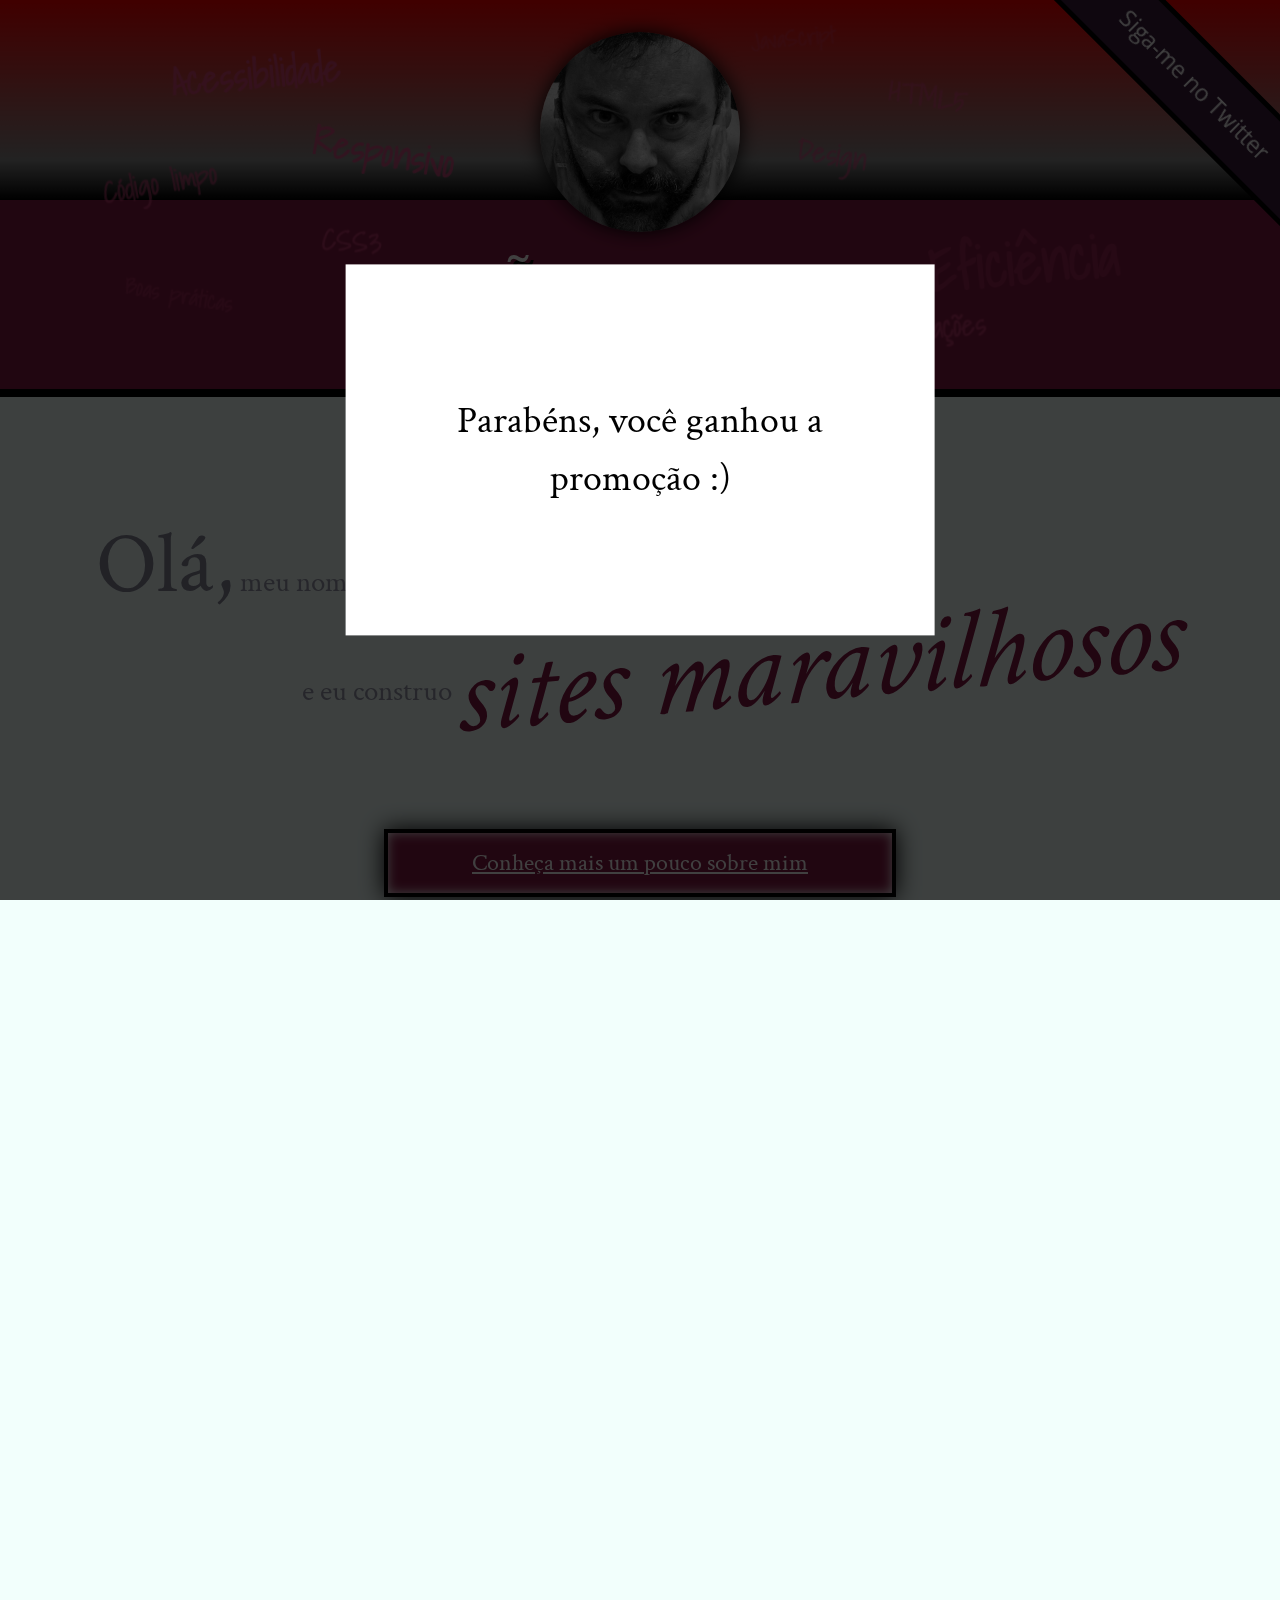
==== index.html @ 033b097d "commit inicial" ====
<!DOCTYPE html>
<html lang="pt">
<head>
    <meta charset="UTF-8">
    <title>João da Silva - Desenvolvedor Web</title>
    <link rel="shortcut icon" href="imagens/favicon.png">
    <link rel="stylesheet" href="css/reset.css">
    <link rel="stylesheet" href="css/site.css">
    <link rel="stylesheet" href="css/index.css">
    <link rel="stylesheet" href="http://fonts.googleapis.com/css?family=Crimson+Text:400,400italic,600">
    <link rel="stylesheet" href="http://fonts.googleapis.com/css?family=Open+Sans+Condensed:700">
    <link rel="stylesheet" href="http://fonts.googleapis.com/css?family=Shadows+Into+Light">
</head>
<body>
  <div class="dialogo-index">
    <p>Parabéns, você ganhou a promoção :)</p>
  </div>
    <header class="titulo-principal">
        <img class="foto-home" src="imagens/eu.jpg" alt="Foto de João da Silva">
        <h1>João da Silva</h1>
        <p class="subtitulo-principal">Desenvolvedor web</p>
        <ul class="palavras-home">
            <li class="palavra-home eficiencia">Eficiência</li>
            <li class="palavra-home boas-praticas">Boas práticas</li>
            <li class="palavra-home codigo-limpo">Código limpo</li>
            <li class="palavra-home css3">CSS3</li>
            <li class="palavra-home html5">HTML5</li>
            <li class="palavra-home javascript">JavaScript</li>
            <li class="palavra-home acessibilidade">Acessibilidade</li>
            <li class="palavra-home responsivo">Responsivo</li>
            <li class="palavra-home otimizacoes">Otimizações</li>
            <li class="palavra-home agilidade">Agilidade</li>
            <li class="palavra-home design">Design</li>
        </ul>
        <a class="banner-twitter" href="http://twitter.com/joaodasilva">Siga-me no Twitter</a>
    </header>
    <main>
        <section class="secao-inicio saudacao">
            <p class="saudacao"><span class="saudacao-inicio">Olá,</span> meu nome é <strong>João da Silva</strong> <span class="saudacao-ultima-linha">e eu construo <em>sites maravilhosos</em></span></p>
            <a class="botao-index" href="bio.html">Conheça mais um pouco sobre mim</a>
        </section>
        <section class="secao-inicio trabalhos">
            <h2>Trabalhos</h2>
            <ul>
                <li><img src="imagens/bmw.png" alt="Site da BMW"></li>
                <li><img src="imagens/ibm.png" alt="Site da IBM"></li>
                <li><img src="imagens/uol.png" alt="Site da UOL"></li>
            </ul>
            <a class="botao-index" href="portfolio.html">Veja mais</a>
        </section>
        <section class="secao-inicio blog">
            <h2>Blog</h2>
            <small>Últimos posts</small>
            <ol>
                <li class="mais-recente">
                    <a href="blog.html">O essencial de design responsivo</a>
                    <p class="inicio-post">
                        Design responsivo tem ganho cada vez mais atenção como técnica de desenvolvimento de páginas web para dispositivos móveis. Mas como começar?
                    </p>
                </li>
                <li>
                    <a href="blog.html">Por que fazer páginas acessíveis?</a>
                </li>
                <li>
                    <a href="blog.html">JavaScript não obstrusivo</a>
                </li>
            </ol>
            <a class="botao-index" href="blog.html">Veja mais</a>
        </section>
    </main>
    <footer>
        <h2>Vamos conversar?</h2>
        <p>Você pode entrar em contato comigo <a href="contato.html">por e-mail</a> ou pelo telefone <a href="tel:+551234567890">(12) 3456-7890</a></p>
    </footer>
</body>
</html>
---- css/site.css ----
body {
  font-family: "Crimson Text", "Times New Roman", serif;
  background-color: #F2FFFC;
  font-size: 120%;
  line-height: 1.5;
}

h1,
h2,
.subtitulo-principal {
  font-family: "Open Sans Condensed", "Arial", sans-serif;
}

h1 {
  text-transform: uppercase;
  font-size: 3em;
  text-shadow: 5px 5px black
}

.titulo-principal {
  text-align: center;
  background-color: #851944;
  color: #FFF;
  padding: 2rem;
  border-bottom: .5rem solid #000;
}

.subtitulo-texto {
  font-size: 1.5em;
  clear: both;
}

main a {
  color: #851944;
}

main p {
  text-align: justify;
  margin: 1em 0;
}

.navegacao-site {
  text-align: center;
  background-color: #3C1D3D;
  color: #F2FFFC;
  padding: 1em;
}

.navegacao-site a {
  color: inherit;
  font-family: "Open Sans Condensed", "Arial", sans-serif;
  text-transform: lowercase;
}

.navegacao-site h1 {
  font-size: 1.5em;
  margin-bottom: 1em;
}

.rodape-pagina {
  /* background-color: rgba(0,0,0, .3); */
  color: #F2FFFC;
  padding: 1em;
  clear: both;
  position: fixed;
  bottom: 0;
  left: 0;
  width: 100%;
  box-sizing: border-box;
  background-image: radial-gradient(ellipse at left bottom,
    rgba(60, 29, 61, 0.8),
    rgba(60, 29, 61, 0.8) 65%,
    black 65%,
    black 70%,
    transparent 70%,
    transparent);
    width:100%;
    background-size: 25% 100%;
    background-repeat: no-repeat;
  }

  .container {
    width: 80ch;
    margin-left: auto;
    margin-right: auto;
    padding: 1.5em 0;
  }

  strong {
    font-weight: bold;
  }

  em {
    font-style: italic;
  }

  .icones-redes-sociais li {
    display: inline-block;
  }

  .icones-redes-sociais a {
    width: 40px;
    height: 40px;
    display: block;
    text-indent: -99999px;
  }

  .github {
    background-image: url(../imagens/github.png);
  }

  .twitter {
    background-image: url(../imagens/twitter.png);
  }

  .linkedin {
    background-image: url(../imagens/linkedin.png);
  }

  main {
    width: 80%;
    float: left;
    padding-bottom: 4em;
  }

  .minha-foto,
  .navegacao-site {
    border-left: .5em solid black;
    border-bottom: .5em solid black;
    box-sizing: border-box;
  }

  .navegacao-site {
    width: 20%;
    float: right;
    position: relative;
    top: 300px;
  }

  .minha-foto {
    position: absolute;
    top: 0;
    right: 0;
    height: 300px;
  }
---- css/index.css ----
/*
#Formulas para o quanto temos que transladar na horizontal e na vertical

Na horizontal: cos(45) * (altura - largura) + largura

Na vertical: -1 * sen(45) * altura
*/
.foto-home {
  height: 200px;
  border-radius: 50%;
  box-shadow: 0 0 1em black;
}
.saudacao p {
  font-size: 1.5em;
  color: #99A;
  line-height: 1;
  padding: 2em;
}
.saudacao-inicio {
  font-size: 3em;
  color: #889;
}
.saudacao-ultima-linha {
  text-align: right;
  display: block;
}
.saudacao strong {
  font-size: 2em;
  color: #000;
}
.saudacao em {
  color: #851944;
  font-size: 4em;
  -webkit-transform: rotate(-5deg) skew(-10deg);
  transform: rotate(-5deg) skew(-10deg);
  display: inline-block;
}
.botao-index {
  font-size: 1.25em;
  background-color: #851944;
  color: #FFF;
  padding: .5em;
  border: .2em solid black;
  width: 40ch;
  margin: 2em auto;
  display: block;
  text-align: center;
  box-shadow: 0 0 1em black, inset 0 0 .5em white;
}
.secao-inicio {
  padding: 2em;
}
.secao-inicio h2 {
  font-size: 3em;
  text-transform: uppercase;
  margin-bottom: .5em;
}
.trabalhos {
  background-color: #3C1D3D;
  border-top: .5em solid #000;
  border-bottom: .5em solid #000;
  background-image: linear-gradient(135deg,
    transparent,
    transparent 14px,
    rgba(0, 0, 0, 0.1) 14px,
    rgba(0, 0, 0, 0.1) 15px,
    transparent 15px,
    transparent);
    background-size: 20px 20px;
    background-attachment: fixed;
  }
  .trabalhos h2 {
    color: #FFF;
  }
  .trabalhos ul {
    overflow: hidden;
    border: .5em solid black;
  }
  .trabalhos li {
    float: left;
    width: 33.333%;
  }
  .trabalhos img {
    width: 100%;
    display: block;
  }
  .blog {
    background-color: #999;
    position: relative;
    color: #FFF;
    border-bottom: .5em solid #851944;
    background-image: linear-gradient(45deg,
      transparent,
      transparent 14px,
      rgba(255, 255, 255, 0.1) 14px,
      rgba(255, 255, 255, 0.1) 15px,
      transparent 15px,
      transparent);
      background-size: 20px 20px;
      background-attachment: fixed;
    }
    .blog small {
      position: relative;
      top: -2em;
    }
    .blog li {
      width: 30%;
    }
    .blog li a {
      color: #FCF;
      padding: .5em;
      display: block;
    }
    footer {
      background-color: #000;
      color: #FFF;
      padding: 2em;
    }
    footer h2 {
      font-size: 3em;
    }
    footer a {
      color: #F99;
    }
    main {
      width: 100%;
      padding-bottom: 0;
      float: none;
    }
    html,body {
      overflow-x: hidden;
      height: 100%;
    }
    body {
      -webkit-perspective: 6px;
      perspective: 6px;
      -webkit-perspective-origin: 50% 160px;
      perspective-origin: 50% 160px;
    }
    .palavras-home {
      -webkit-transform-style: preserve-3d;
      transform-style: preserve-3d;
      position: absolute;
      bottom: 0;
      right: 0;
      top: 0;
      left: 0;
    }
    .palavra-home {
      font-family: "Shadows Into Light", cursive;
      font-weight: bold;
      font-size: 400%;
      color: #D5447E;
      position: absolute;
    }
    .eficiencia {
      top: 50%;
      left: 60%;
      opacity: .3;
      -webkit-transform: translate(-50%, -50%) translateZ(4px) rotate(-5deg) scale(.25);
      transform: translate(-50%, -50%) translateZ(4px) rotate(-5deg) scale(.25);
    }
    .boas-praticas {
      top: 70%;
      left: 20%;
      opacity: .3;
      -webkit-transform: translate(-50%, -50%) translateZ(1px) rotate(10deg) scale(.25);
      transform: translate(-50%, -50%) translateZ(1px) rotate(10deg) scale(.25);
    }
    .codigo-limpo {
      top: 45%;
      left: 25%;
      opacity: .6;
      -webkit-transform: translate(-50%, -50%) translateZ(2px) rotate(-10deg) scale(.25);
      transform: translate(-50%, -50%) translateZ(2px) rotate(-10deg) scale(.25);
    }
    .css3 {
      top: 55%;
      left: 35%;
      opacity: .6;
      -webkit-transform: translate(-50%, -50%) translateZ(2px) rotate(5deg) scale(.25);
      transform: translate(-50%, -50%) translateZ(2px) rotate(5deg) scale(.25);
    }
    .html5 {
      top: 30%;
      left: 65%;
      opacity: .6;
      -webkit-transform: translate(-50%, -50%) translateZ(2px) rotate(10deg) scale(.25);
      transform: translate(-50%, -50%) translateZ(2px) rotate(10deg) scale(.25);
    }
    .javascript {
      top: 15%;
      left: 60%;
      opacity: .3;
      -webkit-transform: translate(-50%, -50%) translateZ(1px) rotate(-5deg) scale(.25);
      transform: translate(-50%, -50%) translateZ(1px) rotate(-5deg) scale(.25);
    }
    .acessibilidade {
      top: 30%;
      left: 35%;
      opacity: .8;
      -webkit-transform: translate(-50%, -50%) translateZ(3px) rotate(-5deg) scale(.25);
      transform: translate(-50%, -50%) translateZ(3px) rotate(-5deg) scale(.25);
    }
    .responsivo {
      top: 40%;
      left: 40%;
      opacity: .8;
      -webkit-transform: translate(-50%, -50%) translateZ(3px) rotate(10deg) scale(.25);
      transform: translate(-50%, -50%) translateZ(3px) rotate(10deg) scale(.25);
    }
    .otimizacoes {
      top: 70%;
      left: 65%;
      opacity: .6;
      -webkit-transform: translate(-50%, -50%) translateZ(2px) rotate(-5deg) scale(.25);
      transform: translate(-50%, -50%) translateZ(2px) rotate(-5deg) scale(.25);
    }
    .agilidade {
      top: 75%;
      left: 35%;
      opacity: .6;
      -webkit-transform: translate(-50%, -50%) translateZ(1px) rotate(5deg) scale(.25);
      transform: translate(-50%, -50%) translateZ(1px) rotate(5deg) scale(.25);
    }
    .design {
      top: 40%;
      left: 60%;
      opacity: .6;
      -webkit-transform: translate(-50%, -50%) translateZ(2px) rotate(10deg) scale(.25);
      transform: translate(-50%, -50%) translateZ(2px) rotate(10deg) scale(.25);
    }
    .titulo-principal {
      -webkit-transform-style: preserve-3d;
      transform-style: preserve-3d;
      position: relative;
      background-image: linear-gradient(to bottom, #f00, #888 80%, #000);
      background-size: 100% 200px;
      background-repeat: no-repeat;
      background-attachment: fixed;
    }
    .secao-inicio h2 {
      text-shadow: 5px 5px black;
    }
    .banner-twitter {
      position: absolute;
      top: 0;
      right: 0;

      line-height: 1;

      /* largura = 14em */
      /* altura = 3.5em */
      /* tx = .707 * h - .707 * w + w */
      /* ty = -.707 * h */
      -webkit-transform: translate(6.5765em, -2.4745em) rotate(45deg);
      transform: translate(6.5765em, -2.4745em) rotate(45deg);
      -webkit-transform-origin: 0 0;
      transform-origin: 0 0;

      width: 14em;
      padding: 1em 0;
      box-sizing: border-box;

      text-align: center;
      text-decoration: none;
      background-color: #3C1D3D;
      color: white;
      border: .25em solid black;

      font-size: 1.2em;
      font-family: "Open Sans Condensed", sans-serif;
    }
    .blog .inicio-post {
      position: absolute;
      top: 4em;
      height: 8em;
      left: 30%;
      right: 4em;
      background-color: #F2FFFC;
      color: #000;
      padding: 1.5em;
    }
    .blog .mais-recente {
      background-color: #F2FFFC;
    }
    .blog .mais-recente a {
      color: #F26;
    }
    .dialogo-index {
    width: 40%;
    background-color: #fff;
    position: fixed;
    top: 50%;
    left: 50%;
    transform: translate(-50%, -50%);
    z-index: 9999;
    box-shadow: 0px 0px 0px 9999px rgba(0, 0, 0, .75);
    padding: 10% 3%;
    text-align: center;
    font-size: 2em;
    }
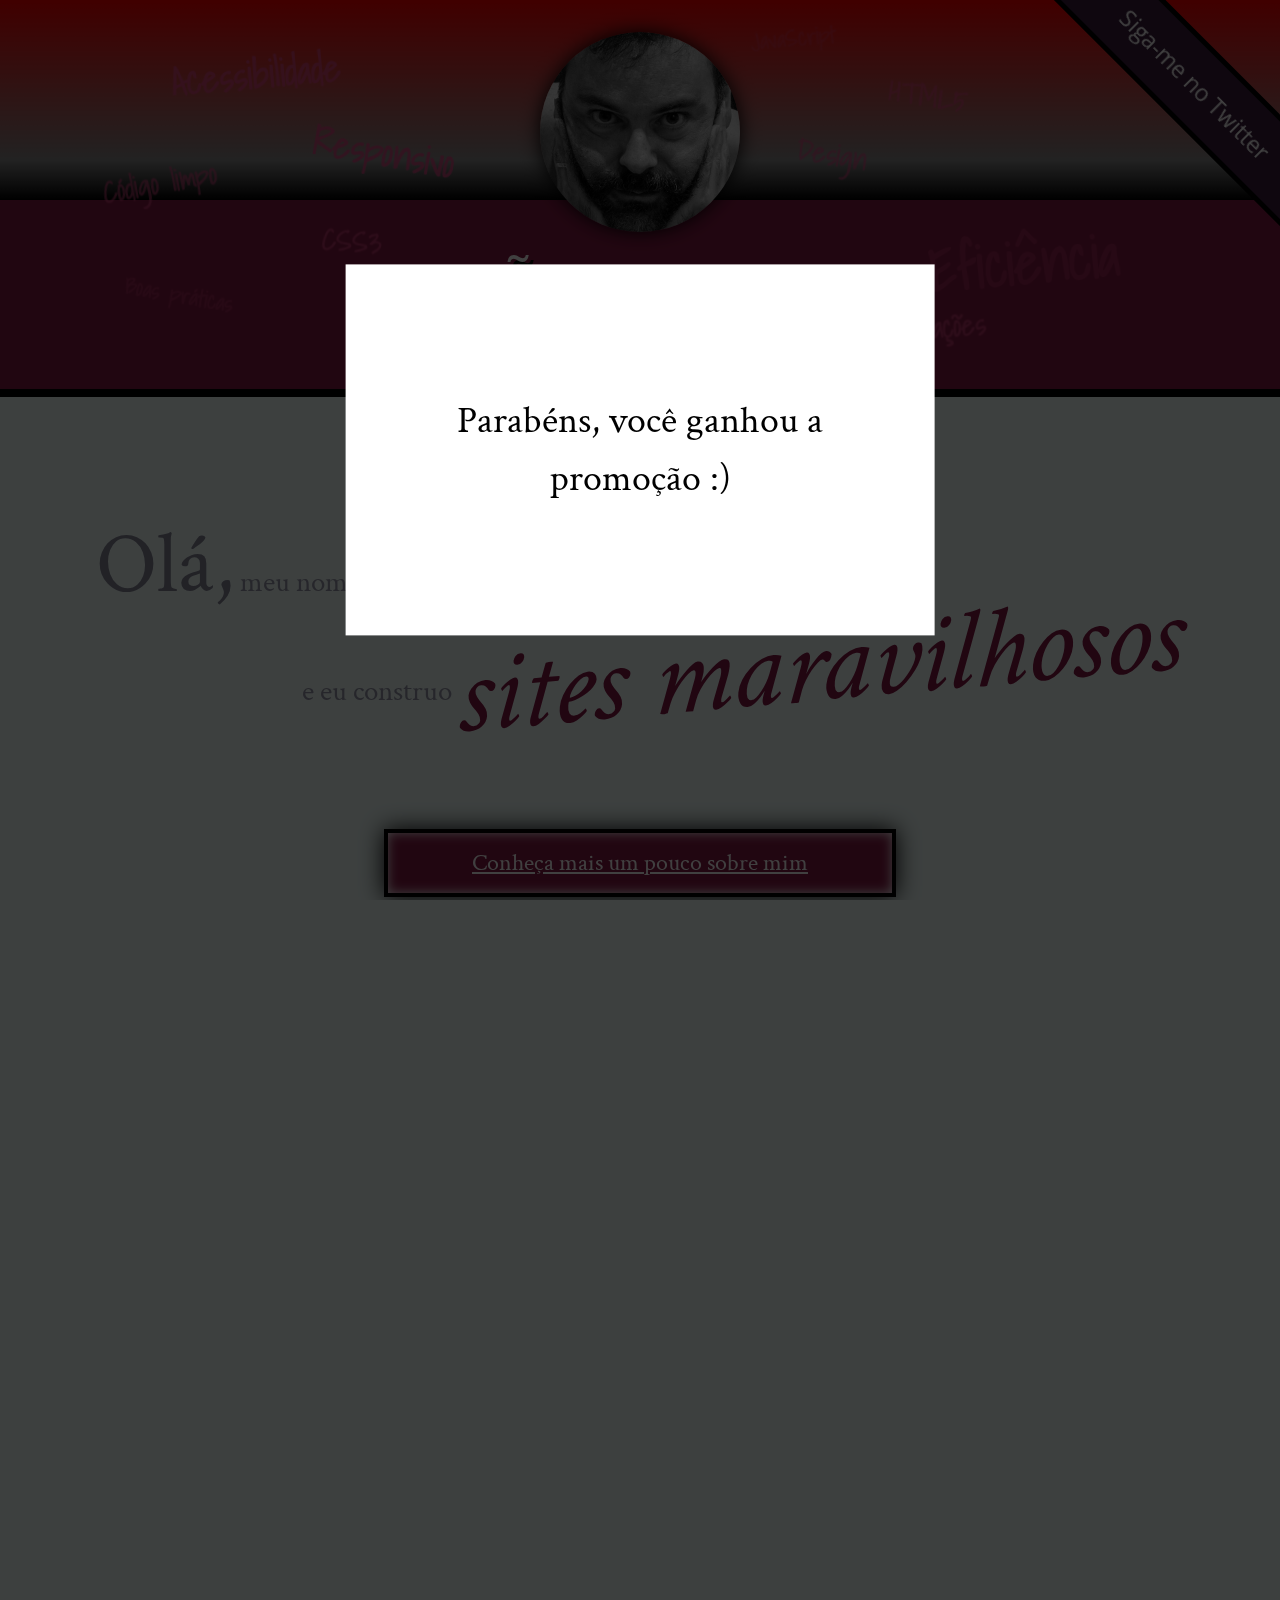
==== commit 48747250: "correcao modal" ====
--- a/index.html
+++ b/index.html
@@ -1,76 +1,78 @@
 <!DOCTYPE html>
 <html lang="pt">
 <head>
-    <meta charset="UTF-8">
-    <title>João da Silva - Desenvolvedor Web</title>
-    <link rel="shortcut icon" href="imagens/favicon.png">
-    <link rel="stylesheet" href="css/reset.css">
-    <link rel="stylesheet" href="css/site.css">
-    <link rel="stylesheet" href="css/index.css">
-    <link rel="stylesheet" href="http://fonts.googleapis.com/css?family=Crimson+Text:400,400italic,600">
-    <link rel="stylesheet" href="http://fonts.googleapis.com/css?family=Open+Sans+Condensed:700">
-    <link rel="stylesheet" href="http://fonts.googleapis.com/css?family=Shadows+Into+Light">
+  <meta charset="UTF-8">
+  <title>João da Silva - Desenvolvedor Web</title>
+  <link rel="shortcut icon" href="imagens/favicon.png">
+  <link rel="stylesheet" href="css/reset.css">
+  <link rel="stylesheet" href="css/site.css">
+  <link rel="stylesheet" href="css/index.css">
+  <link rel="stylesheet" href="http://fonts.googleapis.com/css?family=Crimson+Text:400,400italic,600">
+  <link rel="stylesheet" href="http://fonts.googleapis.com/css?family=Open+Sans+Condensed:700">
+  <link rel="stylesheet" href="http://fonts.googleapis.com/css?family=Shadows+Into+Light">
 </head>
 <body>
   <div class="dialogo-index">
     <p>Parabéns, você ganhou a promoção :)</p>
   </div>
+  <div class="conteudo-body">
     <header class="titulo-principal">
-        <img class="foto-home" src="imagens/eu.jpg" alt="Foto de João da Silva">
-        <h1>João da Silva</h1>
-        <p class="subtitulo-principal">Desenvolvedor web</p>
-        <ul class="palavras-home">
-            <li class="palavra-home eficiencia">Eficiência</li>
-            <li class="palavra-home boas-praticas">Boas práticas</li>
-            <li class="palavra-home codigo-limpo">Código limpo</li>
-            <li class="palavra-home css3">CSS3</li>
-            <li class="palavra-home html5">HTML5</li>
-            <li class="palavra-home javascript">JavaScript</li>
-            <li class="palavra-home acessibilidade">Acessibilidade</li>
-            <li class="palavra-home responsivo">Responsivo</li>
-            <li class="palavra-home otimizacoes">Otimizações</li>
-            <li class="palavra-home agilidade">Agilidade</li>
-            <li class="palavra-home design">Design</li>
-        </ul>
-        <a class="banner-twitter" href="http://twitter.com/joaodasilva">Siga-me no Twitter</a>
+      <img class="foto-home" src="imagens/eu.jpg" alt="Foto de João da Silva">
+      <h1>João da Silva</h1>
+      <p class="subtitulo-principal">Desenvolvedor web</p>
+      <ul class="palavras-home">
+        <li class="palavra-home eficiencia">Eficiência</li>
+        <li class="palavra-home boas-praticas">Boas práticas</li>
+        <li class="palavra-home codigo-limpo">Código limpo</li>
+        <li class="palavra-home css3">CSS3</li>
+        <li class="palavra-home html5">HTML5</li>
+        <li class="palavra-home javascript">JavaScript</li>
+        <li class="palavra-home acessibilidade">Acessibilidade</li>
+        <li class="palavra-home responsivo">Responsivo</li>
+        <li class="palavra-home otimizacoes">Otimizações</li>
+        <li class="palavra-home agilidade">Agilidade</li>
+        <li class="palavra-home design">Design</li>
+      </ul>
+      <a class="banner-twitter" href="http://twitter.com/joaodasilva">Siga-me no Twitter</a>
     </header>
     <main>
-        <section class="secao-inicio saudacao">
-            <p class="saudacao"><span class="saudacao-inicio">Olá,</span> meu nome é <strong>João da Silva</strong> <span class="saudacao-ultima-linha">e eu construo <em>sites maravilhosos</em></span></p>
-            <a class="botao-index" href="bio.html">Conheça mais um pouco sobre mim</a>
-        </section>
-        <section class="secao-inicio trabalhos">
-            <h2>Trabalhos</h2>
-            <ul>
-                <li><img src="imagens/bmw.png" alt="Site da BMW"></li>
-                <li><img src="imagens/ibm.png" alt="Site da IBM"></li>
-                <li><img src="imagens/uol.png" alt="Site da UOL"></li>
-            </ul>
-            <a class="botao-index" href="portfolio.html">Veja mais</a>
-        </section>
-        <section class="secao-inicio blog">
-            <h2>Blog</h2>
-            <small>Últimos posts</small>
-            <ol>
-                <li class="mais-recente">
-                    <a href="blog.html">O essencial de design responsivo</a>
-                    <p class="inicio-post">
-                        Design responsivo tem ganho cada vez mais atenção como técnica de desenvolvimento de páginas web para dispositivos móveis. Mas como começar?
-                    </p>
-                </li>
-                <li>
-                    <a href="blog.html">Por que fazer páginas acessíveis?</a>
-                </li>
-                <li>
-                    <a href="blog.html">JavaScript não obstrusivo</a>
-                </li>
-            </ol>
-            <a class="botao-index" href="blog.html">Veja mais</a>
-        </section>
+      <section class="secao-inicio saudacao">
+        <p class="saudacao"><span class="saudacao-inicio">Olá,</span> meu nome é <strong>João da Silva</strong> <span class="saudacao-ultima-linha">e eu construo <em>sites maravilhosos</em></span></p>
+        <a class="botao-index" href="bio.html">Conheça mais um pouco sobre mim</a>
+      </section>
+      <section class="secao-inicio trabalhos">
+        <h2>Trabalhos</h2>
+        <ul>
+          <li><img src="imagens/bmw.png" alt="Site da BMW"></li>
+          <li><img src="imagens/ibm.png" alt="Site da IBM"></li>
+          <li><img src="imagens/uol.png" alt="Site da UOL"></li>
+        </ul>
+        <a class="botao-index" href="portfolio.html">Veja mais</a>
+      </section>
+      <section class="secao-inicio blog">
+        <h2>Blog</h2>
+        <small>Últimos posts</small>
+        <ol>
+          <li class="mais-recente">
+            <a href="blog.html">O essencial de design responsivo</a>
+            <p class="inicio-post">
+              Design responsivo tem ganho cada vez mais atenção como técnica de desenvolvimento de páginas web para dispositivos móveis. Mas como começar?
+            </p>
+          </li>
+          <li>
+            <a href="blog.html">Por que fazer páginas acessíveis?</a>
+          </li>
+          <li>
+            <a href="blog.html">JavaScript não obstrusivo</a>
+          </li>
+        </ol>
+        <a class="botao-index" href="blog.html">Veja mais</a>
+      </section>
     </main>
     <footer>
-        <h2>Vamos conversar?</h2>
-        <p>Você pode entrar em contato comigo <a href="contato.html">por e-mail</a> ou pelo telefone <a href="tel:+551234567890">(12) 3456-7890</a></p>
+      <h2>Vamos conversar?</h2>
+      <p>Você pode entrar em contato comigo <a href="contato.html">por e-mail</a> ou pelo telefone <a href="tel:+551234567890">(12) 3456-7890</a></p>
     </footer>
+  </div>
 </body>
 </html>
--- a/css/index.css
+++ b/css/index.css
@@ -132,10 +132,7 @@
       height: 100%;
     }
     body {
-      -webkit-perspective: 6px;
-      perspective: 6px;
-      -webkit-perspective-origin: 50% 160px;
-      perspective-origin: 50% 160px;
+
     }
     .palavras-home {
       -webkit-transform-style: preserve-3d;
@@ -288,15 +285,21 @@
       color: #F26;
     }
     .dialogo-index {
-    width: 40%;
-    background-color: #fff;
-    position: fixed;
-    top: 50%;
-    left: 50%;
-    transform: translate(-50%, -50%);
-    z-index: 9999;
-    box-shadow: 0px 0px 0px 9999px rgba(0, 0, 0, .75);
-    padding: 10% 3%;
-    text-align: center;
-    font-size: 2em;
-    }
+      width: 40%;
+      background-color: #fff;
+      position: fixed;
+      top: 50%;
+      left: 50%;
+      transform: translate(-50%, -50%);
+      z-index: 9999;
+      box-shadow: 0px 0px 0px 9999px rgba(0, 0, 0, .75);
+      padding: 10% 3%;
+      text-align: center;
+      font-size: 2em;
+    }
+    .conteudo-body {
+      -webkit-perspective: 6px;
+      perspective: 6px;
+      -webkit-perspective-origin: 50% 160px;
+      perspective-origin: 50% 160px;
+    }
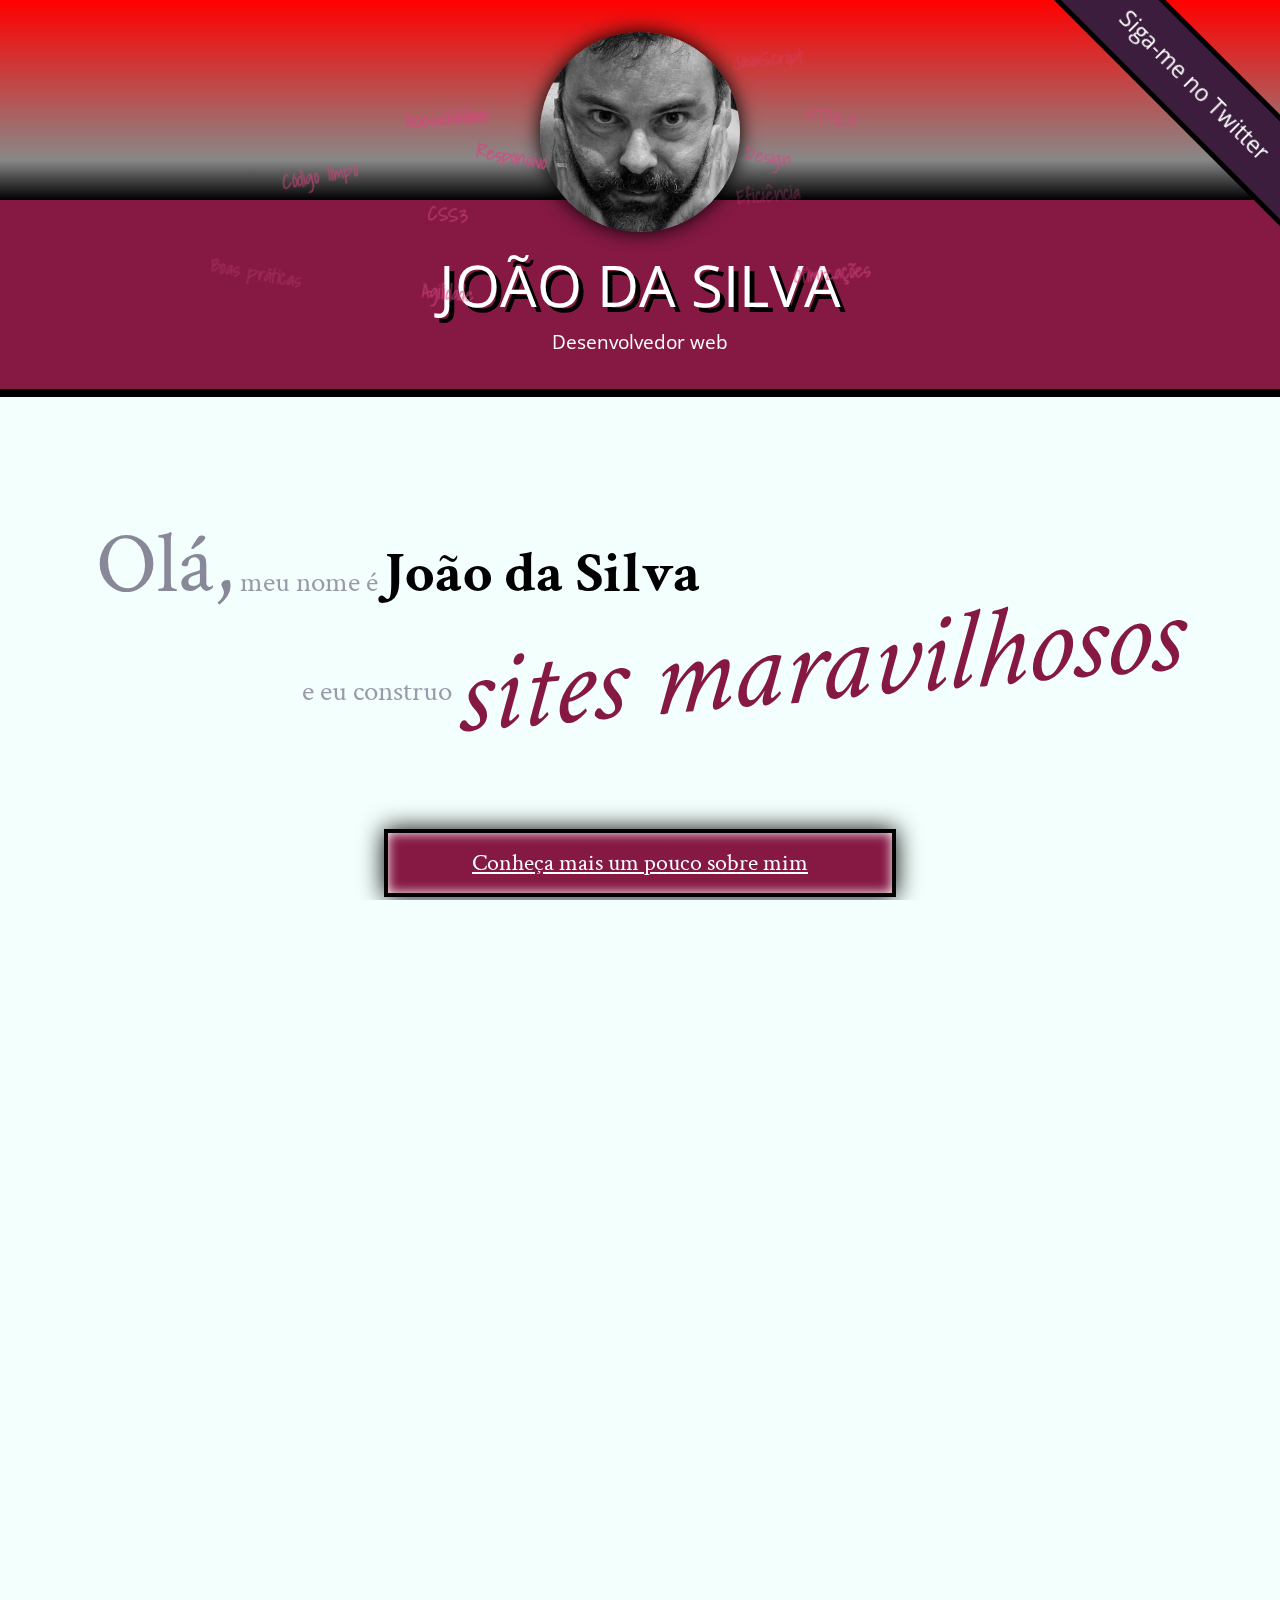
==== commit 398e4152: "pseudoclasses css implementadas" ====
--- a/index.html
+++ b/index.html
@@ -12,67 +12,69 @@
   <link rel="stylesheet" href="http://fonts.googleapis.com/css?family=Shadows+Into+Light">
 </head>
 <body>
-  <div class="dialogo-index">
-    <p>Parabéns, você ganhou a promoção :)</p>
-  </div>
-  <div class="conteudo-body">
-    <header class="titulo-principal">
-      <img class="foto-home" src="imagens/eu.jpg" alt="Foto de João da Silva">
-      <h1>João da Silva</h1>
-      <p class="subtitulo-principal">Desenvolvedor web</p>
-      <ul class="palavras-home">
-        <li class="palavra-home eficiencia">Eficiência</li>
-        <li class="palavra-home boas-praticas">Boas práticas</li>
-        <li class="palavra-home codigo-limpo">Código limpo</li>
-        <li class="palavra-home css3">CSS3</li>
-        <li class="palavra-home html5">HTML5</li>
-        <li class="palavra-home javascript">JavaScript</li>
-        <li class="palavra-home acessibilidade">Acessibilidade</li>
-        <li class="palavra-home responsivo">Responsivo</li>
-        <li class="palavra-home otimizacoes">Otimizações</li>
-        <li class="palavra-home agilidade">Agilidade</li>
-        <li class="palavra-home design">Design</li>
+  <!-- <div class="dialogo-index">
+  <p>Parabéns, você ganhou a promoção :)</p>
+</div> -->
+<div class="conteudo-body">
+  <header class="titulo-principal">
+    <img class="foto-home" src="imagens/eu.jpg" alt="Foto de João da Silva">
+    <h1>João da Silva</h1>
+    <p class="subtitulo-principal">Desenvolvedor web</p>
+    <ul class="palavras-home">
+      <li class="palavra-home eficiencia">Eficiência</li>
+      <li class="palavra-home boas-praticas">Boas práticas</li>
+      <li class="palavra-home codigo-limpo">Código limpo</li>
+      <li class="palavra-home css3">CSS3</li>
+      <li class="palavra-home html5">HTML5</li>
+      <li class="palavra-home javascript">JavaScript</li>
+      <li class="palavra-home acessibilidade">Acessibilidade</li>
+      <li class="palavra-home responsivo">Responsivo</li>
+      <li class="palavra-home otimizacoes">Otimizações</li>
+      <li class="palavra-home agilidade">Agilidade</li>
+      <li class="palavra-home design">Design</li>
+    </ul>
+    <a class="banner-twitter" href="http://twitter.com/joaodasilva">Siga-me no Twitter</a>
+  </header>
+  <main>
+    <section class="secao-inicio saudacao">
+      <p class="saudacao"><span class="saudacao-inicio">Olá,</span> meu nome é <strong>João da Silva</strong> <span class="saudacao-ultima-linha">e eu construo <em>sites maravilhosos</em></span></p>
+      <a class="botao-index" href="bio.html">Conheça mais um pouco sobre mim</a>
+    </section>
+    <section class="secao-inicio trabalhos">
+      <h2>Trabalhos</h2>
+      <ul>
+        <li><img src="imagens/bmw.png" alt="Site da BMW"></li>
+        <li><img src="imagens/ibm.png" alt="Site da IBM"></li>
+        <li><img src="imagens/uol.png" alt="Site da UOL"></li>
       </ul>
-      <a class="banner-twitter" href="http://twitter.com/joaodasilva">Siga-me no Twitter</a>
-    </header>
-    <main>
-      <section class="secao-inicio saudacao">
-        <p class="saudacao"><span class="saudacao-inicio">Olá,</span> meu nome é <strong>João da Silva</strong> <span class="saudacao-ultima-linha">e eu construo <em>sites maravilhosos</em></span></p>
-        <a class="botao-index" href="bio.html">Conheça mais um pouco sobre mim</a>
-      </section>
-      <section class="secao-inicio trabalhos">
-        <h2>Trabalhos</h2>
-        <ul>
-          <li><img src="imagens/bmw.png" alt="Site da BMW"></li>
-          <li><img src="imagens/ibm.png" alt="Site da IBM"></li>
-          <li><img src="imagens/uol.png" alt="Site da UOL"></li>
-        </ul>
-        <a class="botao-index" href="portfolio.html">Veja mais</a>
-      </section>
-      <section class="secao-inicio blog">
-        <h2>Blog</h2>
-        <small>Últimos posts</small>
-        <ol>
-          <li class="mais-recente">
-            <a href="blog.html">O essencial de design responsivo</a>
-            <p class="inicio-post">
-              Design responsivo tem ganho cada vez mais atenção como técnica de desenvolvimento de páginas web para dispositivos móveis. Mas como começar?
-            </p>
-          </li>
-          <li>
-            <a href="blog.html">Por que fazer páginas acessíveis?</a>
-          </li>
-          <li>
-            <a href="blog.html">JavaScript não obstrusivo</a>
-          </li>
-        </ol>
-        <a class="botao-index" href="blog.html">Veja mais</a>
-      </section>
-    </main>
-    <footer>
-      <h2>Vamos conversar?</h2>
-      <p>Você pode entrar em contato comigo <a href="contato.html">por e-mail</a> ou pelo telefone <a href="tel:+551234567890">(12) 3456-7890</a></p>
-    </footer>
-  </div>
+      <a class="botao-index" href="portfolio.html">Veja mais</a>
+    </section>
+    <section class="secao-inicio blog">
+      <h2>Blog</h2>
+      <small>Últimos posts</small>
+      <ol>
+        <li>
+          <a href="blog.html">O essencial de design responsivo</a>
+          <p class="inicio-post">
+            Design responsivo tem ganho cada vez mais atenção como técnica de desenvolvimento de páginas web para dispositivos móveis. Mas como começar?
+          </p>
+        </li>
+        <li>
+          <a href="blog.html">Por que fazer páginas acessíveis?</a>
+          <p class="inicio-post">Tem se falado cada vez sobre acessibilidade na web. Há diversas técnicas e diretivas a serem seguidas, inclusive da própria W3C. Mas vale a pena investir nisso?</p>
+        </li>
+        <li>
+          <a href="blog.html">JavaScript não obstrusivo</a>
+          <p class="inicio-post">JavaScript é uma linguagem essencial hoje em dia para criar páginas ricas, interativas e dinâmicas. Porém, há alguns cuidados que devem ser tomados ao colocarmos código JavaScript em nossas páginas.</p>
+        </li>
+      </ol>
+      <a class="botao-index" href="blog.html">Veja mais</a>
+    </section>
+  </main>
+  <footer>
+    <h2>Vamos conversar?</h2>
+    <p>Você pode entrar em contato comigo <a href="contato.html">por e-mail</a> ou pelo telefone <a href="tel:+551234567890">(12) 3456-7890</a></p>
+  </footer>
+</div>
 </body>
 </html>
--- a/css/site.css
+++ b/css/site.css
@@ -55,6 +55,11 @@
 .navegacao-site h1 {
   font-size: 1.5em;
   margin-bottom: 1em;
+}
+
+.navegacao-site a:hover,
+.navegacao-site a:focus {
+  text-shadow: 0 0 2px pink;
 }
 
 .rodape-pagina {
@@ -143,3 +148,10 @@
     right: 0;
     height: 300px;
   }
+
+  main a:hover,
+  main a:focus,
+  footer a:hover,
+  footer a:focus {
+    color: red;
+  }
--- a/css/index.css
+++ b/css/index.css
@@ -1,10 +1,3 @@
-/*
-#Formulas para o quanto temos que transladar na horizontal e na vertical
-
-Na horizontal: cos(45) * (altura - largura) + largura
-
-Na vertical: -1 * sen(45) * altura
-*/
 .foto-home {
   height: 200px;
   border-radius: 50%;
@@ -46,6 +39,10 @@
   display: block;
   text-align: center;
   box-shadow: 0 0 1em black, inset 0 0 .5em white;
+}
+.botao-index:hover {
+  background-color: #fff;
+  color: #851944;
 }
 .secao-inicio {
   padding: 2em;
@@ -131,9 +128,7 @@
       overflow-x: hidden;
       height: 100%;
     }
-    body {
-
-    }
+
     .palavras-home {
       -webkit-transform-style: preserve-3d;
       transform-style: preserve-3d;
@@ -269,6 +264,7 @@
       font-family: "Open Sans Condensed", sans-serif;
     }
     .blog .inicio-post {
+      display: none;
       position: absolute;
       top: 4em;
       height: 8em;
@@ -278,12 +274,21 @@
       color: #000;
       padding: 1.5em;
     }
-    .blog .mais-recente {
+    .blog a:hover + .inicio-post,
+    .blog a:focus + .inicio-post {
+      display: block;
+    }
+    .blog a:hover,
+    .blog a:focus {
+      background-color: #F2FFFC;
+      color: #f26;
+    }
+    /* .blog .mais-recente {
       background-color: #F2FFFC;
     }
     .blog .mais-recente a {
       color: #F26;
-    }
+    } */
     .dialogo-index {
       width: 40%;
       background-color: #fff;
@@ -297,9 +302,15 @@
       text-align: center;
       font-size: 2em;
     }
-    .conteudo-body {
+    /* .conteudo-body {
       -webkit-perspective: 6px;
       perspective: 6px;
       -webkit-perspective-origin: 50% 160px;
       perspective-origin: 50% 160px;
-    }
+    } */
+    body {
+      -webkit-perspective: 6px;
+      perspective: 6px;
+      -webkit-perspective-origin: 50% 160px;
+      perspective-origin: 50% 160px;
+    }
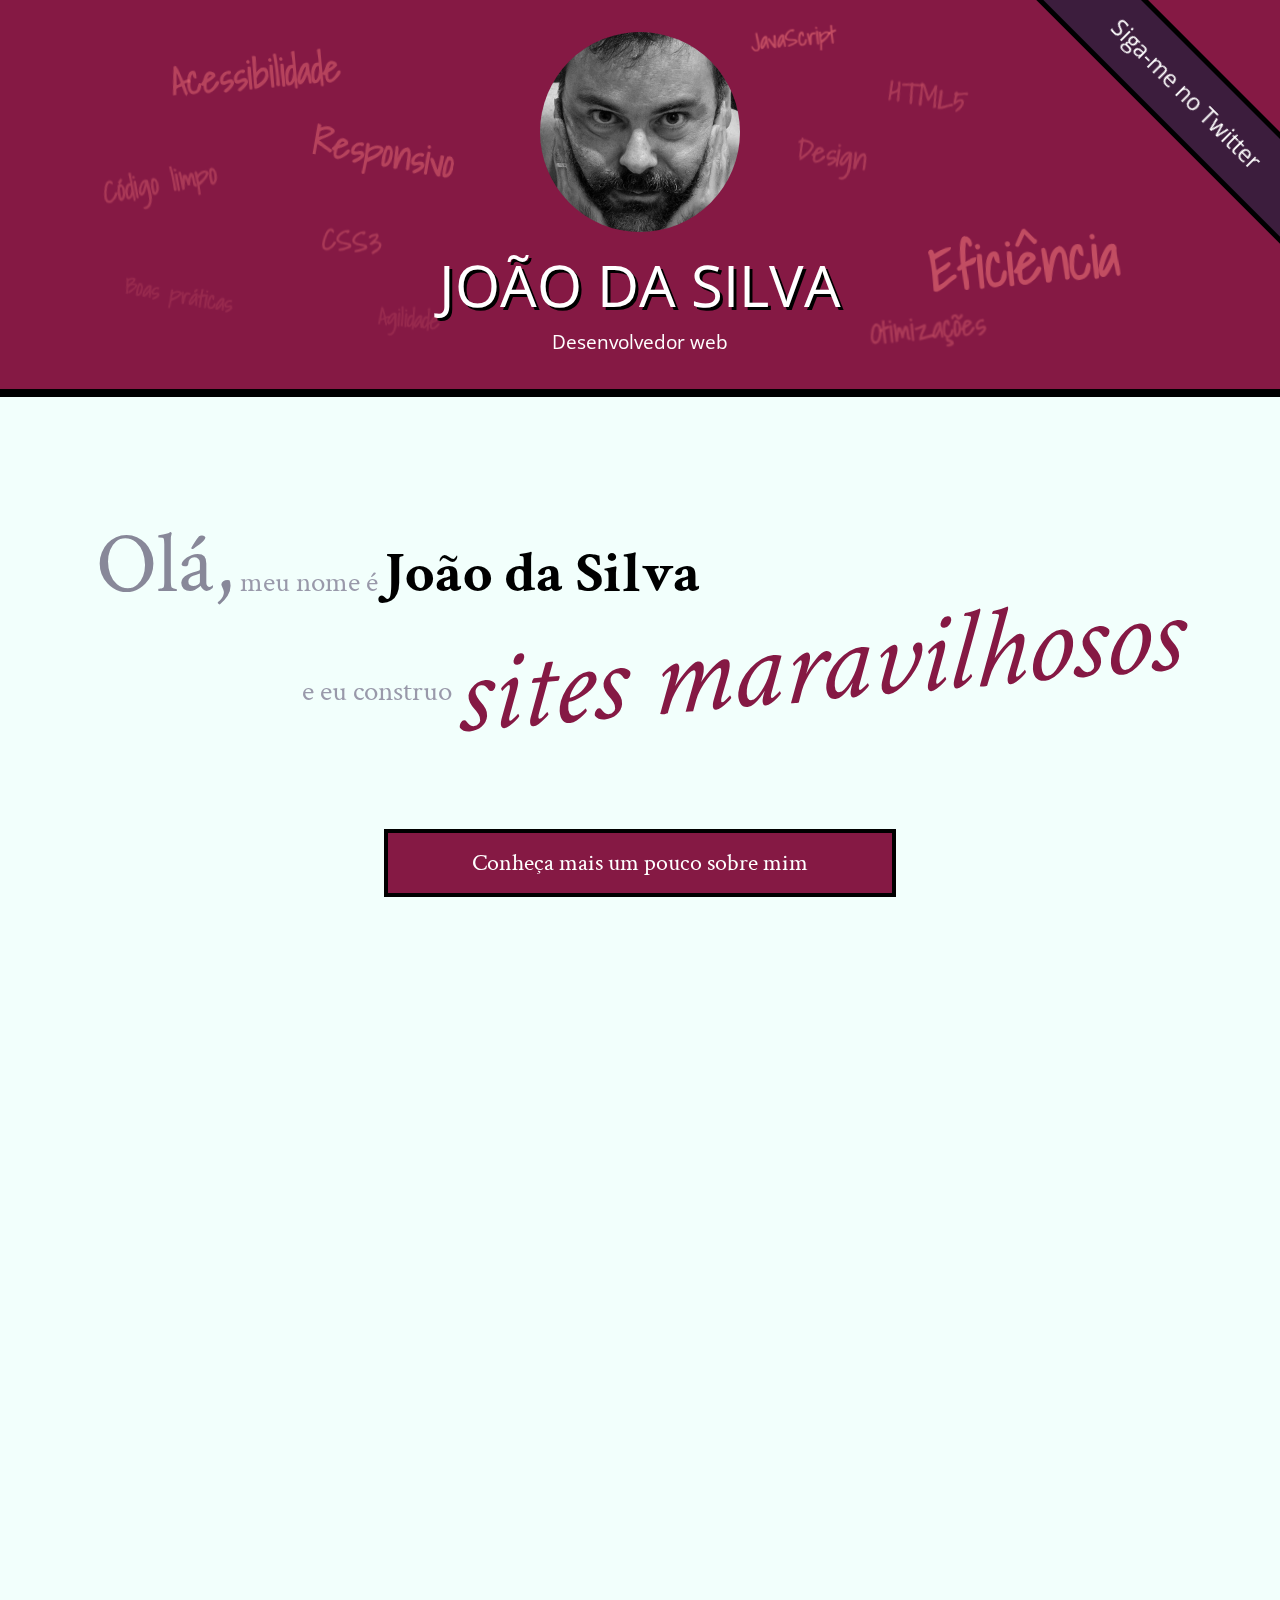
==== commit 3768923e: "projeto final" ====
--- a/index.html
+++ b/index.html
@@ -1,80 +1,79 @@
 <!DOCTYPE html>
 <html lang="pt">
 <head>
-  <meta charset="UTF-8">
-  <title>João da Silva - Desenvolvedor Web</title>
-  <link rel="shortcut icon" href="imagens/favicon.png">
-  <link rel="stylesheet" href="css/reset.css">
-  <link rel="stylesheet" href="css/site.css">
-  <link rel="stylesheet" href="css/index.css">
-  <link rel="stylesheet" href="http://fonts.googleapis.com/css?family=Crimson+Text:400,400italic,600">
-  <link rel="stylesheet" href="http://fonts.googleapis.com/css?family=Open+Sans+Condensed:700">
-  <link rel="stylesheet" href="http://fonts.googleapis.com/css?family=Shadows+Into+Light">
+    <meta charset="UTF-8">
+    <title>João da Silva - Desenvolvedor Web</title>
+    <link rel="shortcut icon" href="imagens/favicon.png">
+    <link rel="stylesheet" href="css/reset.css">
+    <link rel="stylesheet" href="css/site.css">
+    <link rel="stylesheet" href="css/index.css">
+    <link rel="stylesheet" href="http://fonts.googleapis.com/css?family=Crimson+Text:400,400italic,600">
+    <link rel="stylesheet" href="http://fonts.googleapis.com/css?family=Open+Sans+Condensed:700">
+    <link rel="stylesheet" href="http://fonts.googleapis.com/css?family=Shadows+Into+Light">
 </head>
 <body>
-  <!-- <div class="dialogo-index">
-  <p>Parabéns, você ganhou a promoção :)</p>
-</div> -->
-<div class="conteudo-body">
-  <header class="titulo-principal">
-    <img class="foto-home" src="imagens/eu.jpg" alt="Foto de João da Silva">
-    <h1>João da Silva</h1>
-    <p class="subtitulo-principal">Desenvolvedor web</p>
-    <ul class="palavras-home">
-      <li class="palavra-home eficiencia">Eficiência</li>
-      <li class="palavra-home boas-praticas">Boas práticas</li>
-      <li class="palavra-home codigo-limpo">Código limpo</li>
-      <li class="palavra-home css3">CSS3</li>
-      <li class="palavra-home html5">HTML5</li>
-      <li class="palavra-home javascript">JavaScript</li>
-      <li class="palavra-home acessibilidade">Acessibilidade</li>
-      <li class="palavra-home responsivo">Responsivo</li>
-      <li class="palavra-home otimizacoes">Otimizações</li>
-      <li class="palavra-home agilidade">Agilidade</li>
-      <li class="palavra-home design">Design</li>
-    </ul>
-    <a class="banner-twitter" href="http://twitter.com/joaodasilva">Siga-me no Twitter</a>
-  </header>
-  <main>
-    <section class="secao-inicio saudacao">
-      <p class="saudacao"><span class="saudacao-inicio">Olá,</span> meu nome é <strong>João da Silva</strong> <span class="saudacao-ultima-linha">e eu construo <em>sites maravilhosos</em></span></p>
-      <a class="botao-index" href="bio.html">Conheça mais um pouco sobre mim</a>
-    </section>
-    <section class="secao-inicio trabalhos">
-      <h2>Trabalhos</h2>
-      <ul>
-        <li><img src="imagens/bmw.png" alt="Site da BMW"></li>
-        <li><img src="imagens/ibm.png" alt="Site da IBM"></li>
-        <li><img src="imagens/uol.png" alt="Site da UOL"></li>
-      </ul>
-      <a class="botao-index" href="portfolio.html">Veja mais</a>
-    </section>
-    <section class="secao-inicio blog">
-      <h2>Blog</h2>
-      <small>Últimos posts</small>
-      <ol>
-        <li>
-          <a href="blog.html">O essencial de design responsivo</a>
-          <p class="inicio-post">
-            Design responsivo tem ganho cada vez mais atenção como técnica de desenvolvimento de páginas web para dispositivos móveis. Mas como começar?
-          </p>
-        </li>
-        <li>
-          <a href="blog.html">Por que fazer páginas acessíveis?</a>
-          <p class="inicio-post">Tem se falado cada vez sobre acessibilidade na web. Há diversas técnicas e diretivas a serem seguidas, inclusive da própria W3C. Mas vale a pena investir nisso?</p>
-        </li>
-        <li>
-          <a href="blog.html">JavaScript não obstrusivo</a>
-          <p class="inicio-post">JavaScript é uma linguagem essencial hoje em dia para criar páginas ricas, interativas e dinâmicas. Porém, há alguns cuidados que devem ser tomados ao colocarmos código JavaScript em nossas páginas.</p>
-        </li>
-      </ol>
-      <a class="botao-index" href="blog.html">Veja mais</a>
-    </section>
-  </main>
-  <footer>
-    <h2>Vamos conversar?</h2>
-    <p>Você pode entrar em contato comigo <a href="contato.html">por e-mail</a> ou pelo telefone <a href="tel:+551234567890">(12) 3456-7890</a></p>
-  </footer>
-</div>
+    <header class="titulo-principal">
+        <img class="foto-home" src="imagens/eu.jpg" alt="Foto de João da Silva">
+        <h1>João da Silva</h1>
+        <p class="subtitulo-principal">Desenvolvedor web</p>
+        <ul class="palavras-home">
+            <li class="palavra-home eficiencia">Eficiência</li>
+            <li class="palavra-home boas-praticas">Boas práticas</li>
+            <li class="palavra-home codigo-limpo">Código limpo</li>
+            <li class="palavra-home css3">CSS3</li>
+            <li class="palavra-home html5">HTML5</li>
+            <li class="palavra-home javascript">JavaScript</li>
+            <li class="palavra-home acessibilidade">Acessibilidade</li>
+            <li class="palavra-home responsivo">Responsivo</li>
+            <li class="palavra-home otimizacoes">Otimizações</li>
+            <li class="palavra-home agilidade">Agilidade</li>
+            <li class="palavra-home design">Design</li>
+        </ul>
+        <a class="banner-twitter" href="http://twitter.com/joaodasilva">Siga-me no Twitter</a>
+    </header>
+    <main>
+        <section class="secao-inicio saudacao">
+            <p class="saudacao"><span class="saudacao-inicio">Olá,</span> meu nome é <strong>João da Silva</strong> <span class="saudacao-ultima-linha">e eu construo <em>sites maravilhosos</em></span></p>
+            <a class="botao-index" href="bio.html">Conheça mais um pouco sobre mim</a>
+        </section>
+        <section class="secao-inicio trabalhos">
+            <h2>Trabalhos</h2>
+            <ul>
+                <li><img src="imagens/bmw.png" alt="Site da BMW"></li>
+                <li><img src="imagens/ibm.png" alt="Site da IBM"></li>
+                <li><img src="imagens/uol.png" alt="Site da UOL"></li>
+            </ul>
+            <a class="botao-index" href="portfolio.html">Veja mais</a>
+        </section>
+        <section class="secao-inicio blog">
+            <h2>Blog</h2>
+            <small>Últimos posts</small>
+            <ol>
+                <li class="mais-recente">
+                    <a href="blog.html">O essencial de design responsivo</a>
+                    <p class="inicio-post">
+                        Design responsivo tem ganho cada vez mais atenção como técnica de desenvolvimento de páginas web para dispositivos móveis. Mas como começar?
+                    </p>
+                </li>
+                <li>
+                    <a href="blog.html">Por que fazer páginas acessíveis?</a>
+                    <p class="inicio-post">
+                        Tem se falado cada vez sobre acessibilidade na web. Há diversas técnicas e diretivas a serem seguidas, inclusive da própria W3C. Mas vale a pena investir nisso?
+                    </p>
+                </li>
+                <li>
+                    <a href="blog.html">JavaScript não obstrusivo</a>
+                    <p class="inicio-post">
+                        JavaScript é uma linguagem essencial hoje em dia para criar páginas ricas, interativas e dinâmicas. Porém, há alguns cuidados que devem ser tomados ao colocarmos código JavaScript em nossas páginas.
+                    </p>
+                </li>
+            </ol>
+            <a class="botao-index" href="blog.html">Veja mais</a>
+        </section>
+    </main>
+    <footer>
+        <h2>Vamos conversar?</h2>
+        <p>Você pode entrar em contato comigo <a href="contato.html">por e-mail</a> ou pelo telefone <a href="tel:+551234567890">(12) 3456-7890</a></p>
+    </footer>
 </body>
 </html>
--- a/css/site.css
+++ b/css/site.css
@@ -1,157 +1,183 @@
 body {
-  font-family: "Crimson Text", "Times New Roman", serif;
-  background-color: #F2FFFC;
-  font-size: 120%;
-  line-height: 1.5;
+    font-family: "Crimson Text", "Times New Roman", serif;
+    background-color: #F2FFFC;
+    font-size: 120%;
+    line-height: 1.5;
+    display: flex;
+    flex-wrap: wrap;
 }
 
 h1,
 h2,
 .subtitulo-principal {
-  font-family: "Open Sans Condensed", "Arial", sans-serif;
+    font-family: "Open Sans Condensed", "Arial", sans-serif;
 }
 
 h1 {
-  text-transform: uppercase;
-  font-size: 3em;
-  text-shadow: 5px 5px black
+    text-transform: uppercase;
+    font-size: 3em;
+    text-shadow: 3px 3px #000;
 }
 
 .titulo-principal {
-  text-align: center;
-  background-color: #851944;
-  color: #FFF;
-  padding: 2rem;
-  border-bottom: .5rem solid #000;
+    text-align: center;
+    background-color: #851944;
+    color: #FFF;
+    padding: 2rem;
+    border-bottom: .5rem solid #000;
 }
 
 .subtitulo-texto {
-  font-size: 1.5em;
-  clear: both;
+    font-size: 1.5em;
+    clear: both;
 }
 
 main a {
-  color: #851944;
+    color: #851944;
+}
+
+main a:hover,
+main a:focus,
+footer a:focus,
+footer a:hover {
+    color: red;
 }
 
 main p {
-  text-align: justify;
-  margin: 1em 0;
+    text-align: justify;
+    margin: 1em 0;
 }
 
 .navegacao-site {
-  text-align: center;
-  background-color: #3C1D3D;
-  color: #F2FFFC;
-  padding: 1em;
+    text-align: center;
+    background-color: #3C1D3D;
+    color: #F2FFFC;
+    padding: 1em;
 }
 
 .navegacao-site a {
-  color: inherit;
-  font-family: "Open Sans Condensed", "Arial", sans-serif;
-  text-transform: lowercase;
-}
-
-.navegacao-site h1 {
-  font-size: 1.5em;
-  margin-bottom: 1em;
+    color: inherit;
+    font-family: "Open Sans Condensed", "Arial", sans-serif;
+    text-transform: lowercase;
 }
 
 .navegacao-site a:hover,
 .navegacao-site a:focus {
-  text-shadow: 0 0 2px pink;
+    text-shadow: 0 0 2px pink;
+}
+
+.navegacao-site h1 {
+    font-size: 1.5em;
+    margin-bottom: 1em;
 }
 
 .rodape-pagina {
-  /* background-color: rgba(0,0,0, .3); */
-  color: #F2FFFC;
-  padding: 1em;
-  clear: both;
-  position: fixed;
-  bottom: 0;
-  left: 0;
-  width: 100%;
-  box-sizing: border-box;
-  background-image: radial-gradient(ellipse at left bottom,
-    rgba(60, 29, 61, 0.8),
-    rgba(60, 29, 61, 0.8) 65%,
-    black 65%,
-    black 70%,
-    transparent 70%,
-    transparent);
-    width:100%;
+    color: #F2FFFC;
+    padding: 1em;
+    clear: both;
+    position: fixed;
+    bottom: 0;
+    left: 0;
+    width: 100%;
+    box-sizing: border-box;
+    background-repeat: no-repeat;
+    text-shadow: 1px 1px black;
+    background-image: radial-gradient(ellipse at left bottom,
+        rgba(60, 29, 61, 0.8),
+        rgba(60, 29, 61, 0.8) 65%,
+        black 65%,
+        black 70%,
+        transparent 70%);
     background-size: 25% 100%;
-    background-repeat: no-repeat;
-  }
+}
 
-  .container {
+.container {
     width: 80ch;
     margin-left: auto;
     margin-right: auto;
     padding: 1.5em 0;
-  }
+}
 
-  strong {
+strong {
     font-weight: bold;
-  }
+}
 
-  em {
+em {
     font-style: italic;
-  }
+}
 
-  .icones-redes-sociais li {
+.icones-redes-sociais li {
     display: inline-block;
-  }
+}
 
-  .icones-redes-sociais a {
+.icones-redes-sociais a {
     width: 40px;
     height: 40px;
     display: block;
     text-indent: -99999px;
-  }
+}
 
-  .github {
+.github {
     background-image: url(../imagens/github.png);
-  }
+}
 
-  .twitter {
+.twitter {
     background-image: url(../imagens/twitter.png);
-  }
+}
 
-  .linkedin {
+.linkedin {
     background-image: url(../imagens/linkedin.png);
-  }
+}
 
-  main {
-    width: 80%;
-    float: left;
+main {
     padding-bottom: 4em;
-  }
+    flex-grow: 1;
+}
 
-  .minha-foto,
-  .navegacao-site {
+.minha-foto,
+.navegacao-site {
     border-left: .5em solid black;
+    box-sizing: border-box;
+}
+
+.navegacao-site {
+    width: calc(0.9 * 300px);
+    padding-top: calc(300px + 1em);
+}
+
+.minha-foto {
     border-bottom: .5em solid black;
-    box-sizing: border-box;
-  }
-
-  .navegacao-site {
-    width: 20%;
-    float: right;
-    position: relative;
-    top: 300px;
-  }
-
-  .minha-foto {
     position: absolute;
     top: 0;
     right: 0;
     height: 300px;
-  }
+}
 
-  main a:hover,
-  main a:focus,
-  footer a:hover,
-  footer a:focus {
-    color: red;
-  }
+.icones-redes-sociais a {
+    position: relative;
+}
+
+.icones-redes-sociais a:hover::after,
+.icones-redes-sociais a:focus::after {
+    content: attr(data-tooltip);
+    position: absolute;
+    background: black;
+    color: white;
+    top: 100%;
+    width: 300%;
+    right: 0;
+    text-indent: 0;
+    font-size: .75em;
+}
+
+.icones-redes-sociais a:hover::before,
+.icones-redes-sociais a:focus::before {
+    content: '';
+    position: absolute;
+    bottom: 0;
+    left: 0;
+    width: 1em;
+    height: 1em;
+    background-color: black;
+    transform: translateY(.5em) rotate(45deg);
+}
--- a/css/index.css
+++ b/css/index.css
@@ -1,316 +1,326 @@
+body {
+    display: block;
+}
 .foto-home {
-  height: 200px;
-  border-radius: 50%;
-  box-shadow: 0 0 1em black;
+    height: 200px;
+    border-radius: 50%;
 }
 .saudacao p {
-  font-size: 1.5em;
-  color: #99A;
-  line-height: 1;
-  padding: 2em;
+    font-size: 1.5em;
+    color: #99A;
+    line-height: 1;
+    padding: 2em;
 }
 .saudacao-inicio {
-  font-size: 3em;
-  color: #889;
+    font-size: 3em;
+    color: #889;
 }
 .saudacao-ultima-linha {
-  text-align: right;
-  display: block;
+    text-align: right;
+    display: block;
 }
 .saudacao strong {
-  font-size: 2em;
-  color: #000;
+    font-size: 2em;
+    color: #000;
 }
 .saudacao em {
-  color: #851944;
-  font-size: 4em;
-  -webkit-transform: rotate(-5deg) skew(-10deg);
-  transform: rotate(-5deg) skew(-10deg);
-  display: inline-block;
+    color: #851944;
+    font-size: 4em;
+    -webkit-transform: rotate(-5deg) skew(-10deg);
+            transform: rotate(-5deg) skew(-10deg);
+    display: inline-block;
+    -webkit-animation: flutua 1s ease-in-out infinite;
+            animation: flutua 1s ease-in-out infinite;
+    -webkit-animation-direction: alternate;
+            animation-direction: alternate;
+    position: relative;
+}
+.saudacao:hover em {
+    -webkit-animation-play-state: paused;
+            animation-play-state: paused;
 }
 .botao-index {
-  font-size: 1.25em;
-  background-color: #851944;
-  color: #FFF;
-  padding: .5em;
-  border: .2em solid black;
-  width: 40ch;
-  margin: 2em auto;
-  display: block;
-  text-align: center;
-  box-shadow: 0 0 1em black, inset 0 0 .5em white;
-}
+    font-size: 1.25em;
+    background-color: #851944;
+    color: #FFF;
+    padding: .5em;
+    border: .2em solid black;
+    width: 40ch;
+    margin: 2em auto;
+    display: block;
+    text-align: center;
+    text-decoration: none;
+    transition: .5s;
+}
+.botao-index:focus,
 .botao-index:hover {
-  background-color: #fff;
-  color: #851944;
+    background-color: #C54974;
+    color: white;
+    box-shadow: 0 0 1em #FA9;
 }
 .secao-inicio {
-  padding: 2em;
+    padding: 2em;
 }
 .secao-inicio h2 {
-  font-size: 3em;
-  text-transform: uppercase;
-  margin-bottom: .5em;
+    font-size: 3em;
+    text-transform: uppercase;
+    margin-bottom: .5em;
+    text-shadow: 2px 2px #000;
 }
 .trabalhos {
-  background-color: #3C1D3D;
-  border-top: .5em solid #000;
-  border-bottom: .5em solid #000;
-  background-image: linear-gradient(135deg,
-    transparent,
-    transparent 14px,
-    rgba(0, 0, 0, 0.1) 14px,
-    rgba(0, 0, 0, 0.1) 15px,
-    transparent 15px,
-    transparent);
+    background-color: #3C1D3D;
+    border-top: .5em solid #000;
+    border-bottom: .5em solid #000;
+    background-image: linear-gradient(135deg, transparent, transparent 14px, rgba(0,0,0,.1) 14px, rgba(0,0,0,.1) 15px, transparent 15px, transparent);
     background-size: 20px 20px;
     background-attachment: fixed;
-  }
-  .trabalhos h2 {
+}
+.trabalhos h2 {
     color: #FFF;
-  }
-  .trabalhos ul {
-    overflow: hidden;
-    border: .5em solid black;
-  }
-  .trabalhos li {
-    float: left;
-    width: 33.333%;
-  }
-  .trabalhos img {
+}
+.trabalhos ul {
+    display: -webkit-flex;
+    display:         flex;
+}
+.trabalhos li {
+    -webkit-flex: auto;
+            flex: auto;
+    border: .5em solid #000;
+}
+.trabalhos li:first-child {
+    order: 2;
+    transform: scale(1.2);
+}
+.trabalhos li:nth-child(2) {
+    order: 1;
+}
+.trabalhos li:nth-child(3) {
+    order: 3;
+}
+.trabalhos img {
     width: 100%;
     display: block;
-  }
-  .blog {
+}
+.blog {
     background-color: #999;
     position: relative;
+    background-image: linear-gradient(45deg, transparent, transparent 14px, rgba(255,255,255,.1) 14px, rgba(255,255,255,.1) 15px, transparent 15px, transparent);
+    background-size: 20px 20px;
+    background-attachment: fixed;
     color: #FFF;
     border-bottom: .5em solid #851944;
-    background-image: linear-gradient(45deg,
-      transparent,
-      transparent 14px,
-      rgba(255, 255, 255, 0.1) 14px,
-      rgba(255, 255, 255, 0.1) 15px,
-      transparent 15px,
-      transparent);
-      background-size: 20px 20px;
-      background-attachment: fixed;
-    }
-    .blog small {
-      position: relative;
-      top: -2em;
-    }
-    .blog li {
-      width: 30%;
-    }
-    .blog li a {
-      color: #FCF;
-      padding: .5em;
-      display: block;
-    }
-    footer {
-      background-color: #000;
-      color: #FFF;
-      padding: 2em;
-    }
-    footer h2 {
-      font-size: 3em;
-    }
-    footer a {
-      color: #F99;
-    }
-    main {
-      width: 100%;
-      padding-bottom: 0;
-      float: none;
-    }
-    html,body {
-      overflow-x: hidden;
-      height: 100%;
-    }
-
-    .palavras-home {
-      -webkit-transform-style: preserve-3d;
-      transform-style: preserve-3d;
-      position: absolute;
-      bottom: 0;
-      right: 0;
-      top: 0;
-      left: 0;
-    }
-    .palavra-home {
-      font-family: "Shadows Into Light", cursive;
-      font-weight: bold;
-      font-size: 400%;
-      color: #D5447E;
-      position: absolute;
-    }
-    .eficiencia {
-      top: 50%;
-      left: 60%;
-      opacity: .3;
-      -webkit-transform: translate(-50%, -50%) translateZ(4px) rotate(-5deg) scale(.25);
-      transform: translate(-50%, -50%) translateZ(4px) rotate(-5deg) scale(.25);
-    }
-    .boas-praticas {
-      top: 70%;
-      left: 20%;
-      opacity: .3;
-      -webkit-transform: translate(-50%, -50%) translateZ(1px) rotate(10deg) scale(.25);
-      transform: translate(-50%, -50%) translateZ(1px) rotate(10deg) scale(.25);
-    }
-    .codigo-limpo {
-      top: 45%;
-      left: 25%;
-      opacity: .6;
-      -webkit-transform: translate(-50%, -50%) translateZ(2px) rotate(-10deg) scale(.25);
-      transform: translate(-50%, -50%) translateZ(2px) rotate(-10deg) scale(.25);
-    }
-    .css3 {
-      top: 55%;
-      left: 35%;
-      opacity: .6;
-      -webkit-transform: translate(-50%, -50%) translateZ(2px) rotate(5deg) scale(.25);
-      transform: translate(-50%, -50%) translateZ(2px) rotate(5deg) scale(.25);
-    }
-    .html5 {
-      top: 30%;
-      left: 65%;
-      opacity: .6;
-      -webkit-transform: translate(-50%, -50%) translateZ(2px) rotate(10deg) scale(.25);
-      transform: translate(-50%, -50%) translateZ(2px) rotate(10deg) scale(.25);
-    }
-    .javascript {
-      top: 15%;
-      left: 60%;
-      opacity: .3;
-      -webkit-transform: translate(-50%, -50%) translateZ(1px) rotate(-5deg) scale(.25);
-      transform: translate(-50%, -50%) translateZ(1px) rotate(-5deg) scale(.25);
-    }
-    .acessibilidade {
-      top: 30%;
-      left: 35%;
-      opacity: .8;
-      -webkit-transform: translate(-50%, -50%) translateZ(3px) rotate(-5deg) scale(.25);
-      transform: translate(-50%, -50%) translateZ(3px) rotate(-5deg) scale(.25);
-    }
-    .responsivo {
-      top: 40%;
-      left: 40%;
-      opacity: .8;
-      -webkit-transform: translate(-50%, -50%) translateZ(3px) rotate(10deg) scale(.25);
-      transform: translate(-50%, -50%) translateZ(3px) rotate(10deg) scale(.25);
-    }
-    .otimizacoes {
-      top: 70%;
-      left: 65%;
-      opacity: .6;
-      -webkit-transform: translate(-50%, -50%) translateZ(2px) rotate(-5deg) scale(.25);
-      transform: translate(-50%, -50%) translateZ(2px) rotate(-5deg) scale(.25);
-    }
-    .agilidade {
-      top: 75%;
-      left: 35%;
-      opacity: .6;
-      -webkit-transform: translate(-50%, -50%) translateZ(1px) rotate(5deg) scale(.25);
-      transform: translate(-50%, -50%) translateZ(1px) rotate(5deg) scale(.25);
-    }
-    .design {
-      top: 40%;
-      left: 60%;
-      opacity: .6;
-      -webkit-transform: translate(-50%, -50%) translateZ(2px) rotate(10deg) scale(.25);
-      transform: translate(-50%, -50%) translateZ(2px) rotate(10deg) scale(.25);
-    }
-    .titulo-principal {
-      -webkit-transform-style: preserve-3d;
-      transform-style: preserve-3d;
-      position: relative;
-      background-image: linear-gradient(to bottom, #f00, #888 80%, #000);
-      background-size: 100% 200px;
-      background-repeat: no-repeat;
-      background-attachment: fixed;
-    }
-    .secao-inicio h2 {
-      text-shadow: 5px 5px black;
-    }
-    .banner-twitter {
-      position: absolute;
-      top: 0;
-      right: 0;
-
-      line-height: 1;
-
-      /* largura = 14em */
-      /* altura = 3.5em */
-      /* tx = .707 * h - .707 * w + w */
-      /* ty = -.707 * h */
-      -webkit-transform: translate(6.5765em, -2.4745em) rotate(45deg);
-      transform: translate(6.5765em, -2.4745em) rotate(45deg);
-      -webkit-transform-origin: 0 0;
-      transform-origin: 0 0;
-
-      width: 14em;
-      padding: 1em 0;
-      box-sizing: border-box;
-
-      text-align: center;
-      text-decoration: none;
-      background-color: #3C1D3D;
-      color: white;
-      border: .25em solid black;
-
-      font-size: 1.2em;
-      font-family: "Open Sans Condensed", sans-serif;
-    }
-    .blog .inicio-post {
-      display: none;
-      position: absolute;
-      top: 4em;
-      height: 8em;
-      left: 30%;
-      right: 4em;
-      background-color: #F2FFFC;
-      color: #000;
-      padding: 1.5em;
-    }
-    .blog a:hover + .inicio-post,
-    .blog a:focus + .inicio-post {
-      display: block;
-    }
-    .blog a:hover,
-    .blog a:focus {
-      background-color: #F2FFFC;
-      color: #f26;
-    }
-    /* .blog .mais-recente {
-      background-color: #F2FFFC;
-    }
-    .blog .mais-recente a {
-      color: #F26;
-    } */
-    .dialogo-index {
-      width: 40%;
-      background-color: #fff;
-      position: fixed;
-      top: 50%;
-      left: 50%;
-      transform: translate(-50%, -50%);
-      z-index: 9999;
-      box-shadow: 0px 0px 0px 9999px rgba(0, 0, 0, .75);
-      padding: 10% 3%;
-      text-align: center;
-      font-size: 2em;
-    }
-    /* .conteudo-body {
-      -webkit-perspective: 6px;
-      perspective: 6px;
-      -webkit-perspective-origin: 50% 160px;
-      perspective-origin: 50% 160px;
-    } */
-    body {
-      -webkit-perspective: 6px;
-      perspective: 6px;
-      -webkit-perspective-origin: 50% 160px;
-      perspective-origin: 50% 160px;
-    }
+}
+.blog small {
+    position: relative;
+    top: -2em;
+}
+.blog li {
+    width: 30%;
+}
+.blog li a {
+    color: #FCF;
+    padding: .5em;
+    display: block;
+}
+footer {
+    background-color: #000;
+    color: #FFF;
+    padding: 2em;
+}
+footer h2 {
+    font-size: 3em;
+}
+footer a {
+    color: #F99;
+}
+main {
+    width: 100%;
+    padding-bottom: 0;
+    float: none;
+}
+html,body {
+    overflow-x: hidden;
+    height: 100%;
+}
+body {
+    -webkit-perspective: 6px;
+            perspective: 6px;
+    -webkit-perspective-origin: 50% 160px;
+            perspective-origin: 50% 160px;
+}
+.palavras-home {
+    -webkit-transform-style: preserve-3d;
+            transform-style: preserve-3d;
+    position: absolute;
+    bottom: 0;
+    right: 0;
+    top: 0;
+    left: 0;
+}
+.palavra-home {
+    font-family: "Shadows Into Light", cursive;
+    font-weight: bold;
+    font-size: 400%;
+    color: rgba(255, 127, 127, .5);
+    position: absolute;
+    -webkit-animation: aparece 2s;
+            animation: aparece 2s;
+}
+.eficiencia {
+    top: 50%;
+    left: 60%;
+    -webkit-transform: translate(-50%, -50%) translateZ(4px) rotate(-5deg) scale(.25);
+            transform: translate(-50%, -50%) translateZ(4px) rotate(-5deg) scale(.25);
+}
+.boas-praticas {
+    top: 70%;
+    left: 20%;
+    -webkit-transform: translate(-50%, -50%) translateZ(1px) rotate(10deg) scale(.25);
+            transform: translate(-50%, -50%) translateZ(1px) rotate(10deg) scale(.25);
+    opacity: .3;
+}
+.codigo-limpo {
+    top: 45%;
+    left: 25%;
+    -webkit-transform: translate(-50%, -50%) translateZ(2px) rotate(-10deg) scale(.25);
+            transform: translate(-50%, -50%) translateZ(2px) rotate(-10deg) scale(.25);
+    opacity: .6;
+}
+.css3 {
+    top: 55%;
+    left: 35%;
+    -webkit-transform: translate(-50%, -50%) translateZ(2px) rotate(5deg) scale(.25);
+            transform: translate(-50%, -50%) translateZ(2px) rotate(5deg) scale(.25);
+    opacity: .6;
+}
+.html5 {
+    top: 30%;
+    left: 65%;
+    -webkit-transform: translate(-50%, -50%) translateZ(2px) rotate(10deg) scale(.25);
+            transform: translate(-50%, -50%) translateZ(2px) rotate(10deg) scale(.25);
+    opacity: .6;
+}
+.javascript {
+    top: 15%;
+    left: 60%;
+    -webkit-transform: translate(-50%, -50%) translateZ(1px) rotate(-5deg) scale(.25);
+            transform: translate(-50%, -50%) translateZ(1px) rotate(-5deg) scale(.25);
+}
+.acessibilidade {
+    top: 30%;
+    left: 35%;
+    -webkit-transform: translate(-50%, -50%) translateZ(3px) rotate(-5deg) scale(.25);
+            transform: translate(-50%, -50%) translateZ(3px) rotate(-5deg) scale(.25);
+    opacity: .8;
+}
+.responsivo {
+    top: 40%;
+    left: 40%;
+    -webkit-transform: translate(-50%, -50%) translateZ(3px) rotate(10deg) scale(.25);
+            transform: translate(-50%, -50%) translateZ(3px) rotate(10deg) scale(.25);
+    opacity: .8;
+}
+.otimizacoes {
+    top: 70%;
+    left: 65%;
+    -webkit-transform: translate(-50%, -50%) translateZ(2px) rotate(-5deg) scale(.25);
+            transform: translate(-50%, -50%) translateZ(2px) rotate(-5deg) scale(.25);
+    opacity: .6;
+}
+.agilidade {
+    top: 75%;
+    left: 35%;
+    -webkit-transform: translate(-50%, -50%) translateZ(1px) rotate(5deg) scale(.25);
+            transform: translate(-50%, -50%) translateZ(1px) rotate(5deg) scale(.25);
+    opacity: .3;
+}
+.design {
+    top: 40%;
+    left: 60%;
+    -webkit-transform: translate(-50%, -50%) translateZ(2px) rotate(10deg) scale(.25);
+            transform: translate(-50%, -50%) translateZ(2px) rotate(10deg) scale(.25);
+    opacity: .6;
+}
+.titulo-principal {
+    -webkit-transform-style: preserve-3d;
+            transform-style: preserve-3d;
+    position: relative;
+}
+.banner-twitter {
+    position: absolute;
+    top: 0;
+    right: 0;
+
+    line-height: 1;
+
+    -webkit-transform: translate(calc(.707 * (3.5em - 100%) + 100%), calc(-.707 * 3.5em)) rotate(45deg);
+            transform: translate(calc(.707 * (3.5em - 100%) + 100%), calc(-.707 * 3.5em)) rotate(45deg);
+    -webkit-transform-origin: 0 0;
+            transform-origin: 0 0;
+
+    padding: 1em 3em;
+    box-sizing: border-box;
+
+    text-align: center;
+    text-decoration: none;
+    background-color: #3C1D3D;
+    color: white;
+    border: .25em solid black;
+
+    font-size: 1.2em;
+    font-family: "Open Sans Condensed", sans-serif;
+    -webkit-animation: aparece .5s;
+            animation: aparece .5s;
+    -webkit-animation-delay: 2s;
+            animation-delay: 2s;
+    -webkit-animation-fill-mode: backwards;
+            animation-fill-mode: backwards;
+}
+.blog .inicio-post {
+    position: absolute;
+    top: 4em;
+    height: 8em;
+    left: 30%;
+    right: 4em;
+    background-color: #F2FFFC;
+    color: #000;
+    padding: 1.5em;
+    display: none;
+}
+.blog a:hover + .inicio-post,
+.blog a:focus + .inicio-post {
+    display: block;
+}
+.blog a:hover,
+.blog a:focus {
+    background-color: #F2FFFC;
+    color: #F26;
+}
+@-webkit-keyframes aparece {
+    from {
+        opacity: 0;
+        transform: scale(0.001);
+    }
+}
+@keyframes aparece {
+    from {
+        opacity: 0;
+        transform: scale(0.001);
+    }
+}
+@keyframes flutua {
+    from {
+        top: -5px;
+    }
+    to {
+        top: 5px;
+    }
+}
+@-webkit-keyframes flutua {
+    from {
+        top: -5px;
+    }
+    to {
+        top: 5px;
+    }
+}
